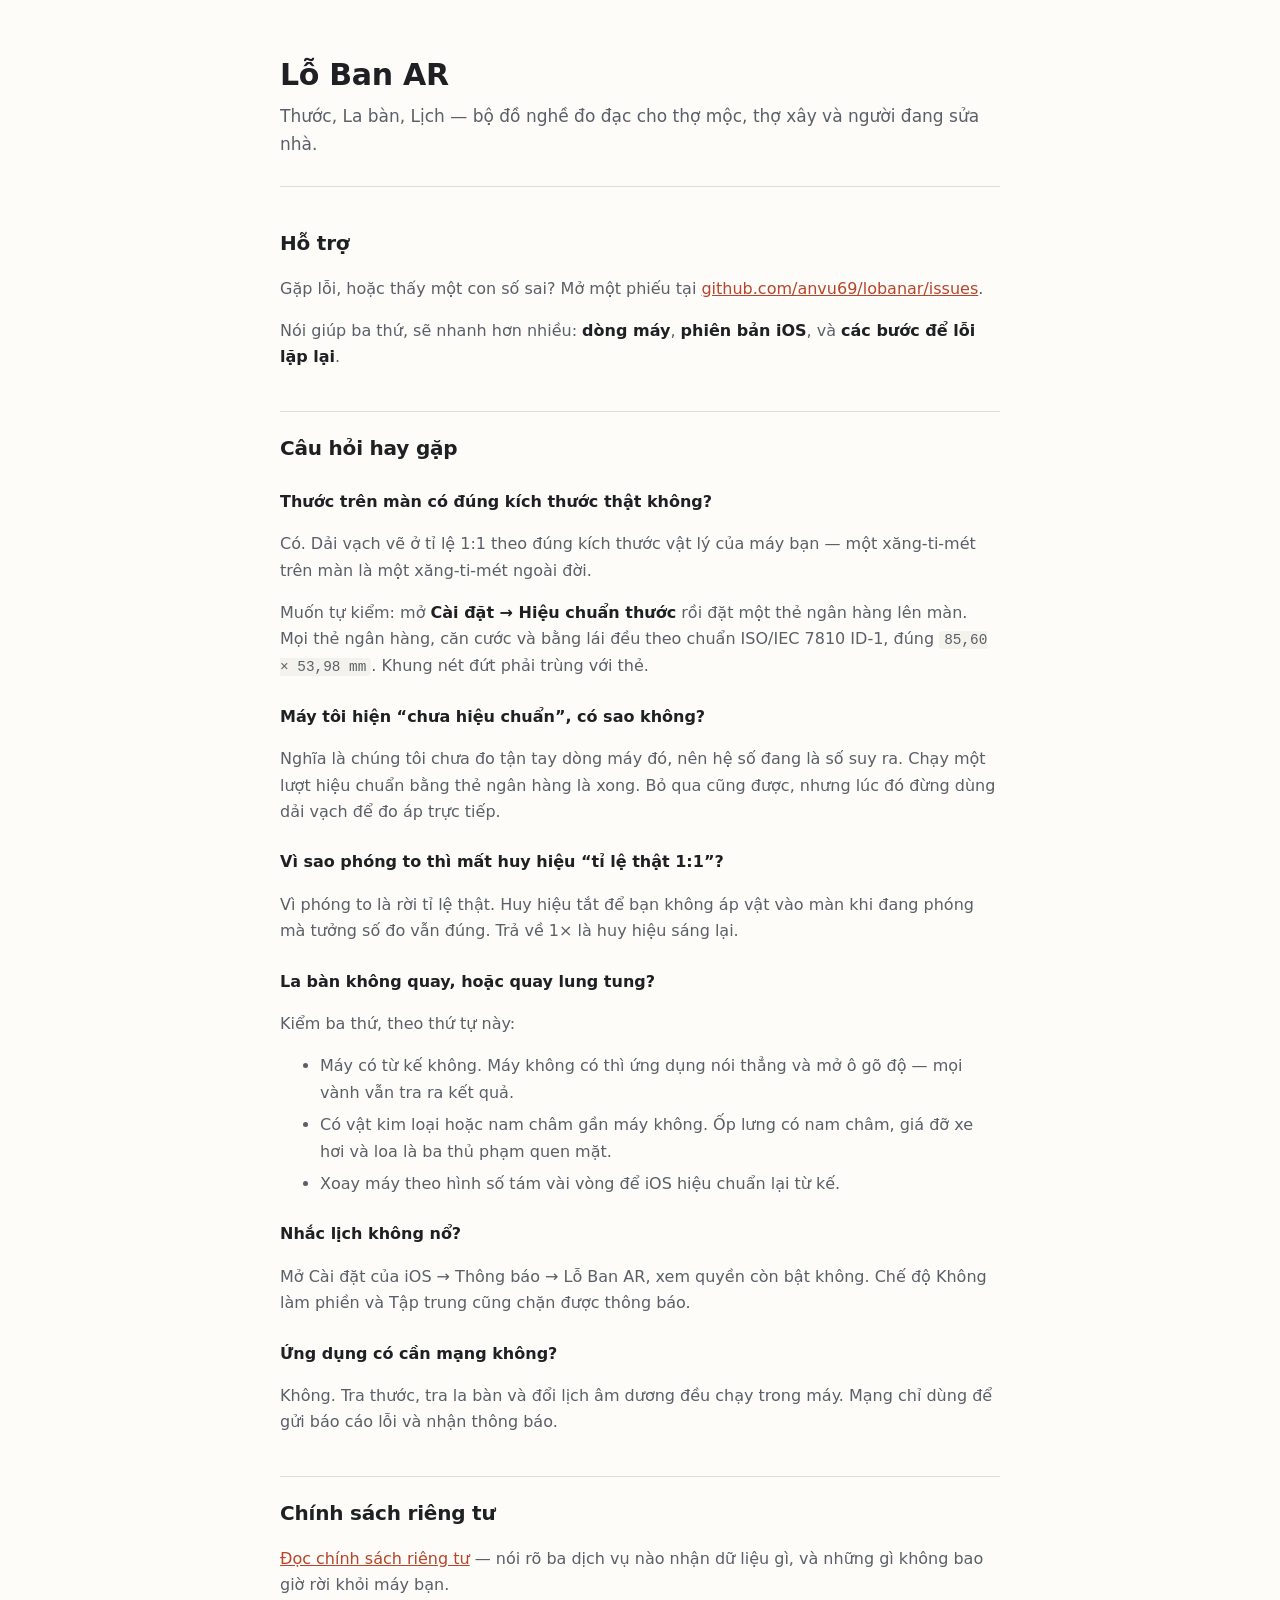
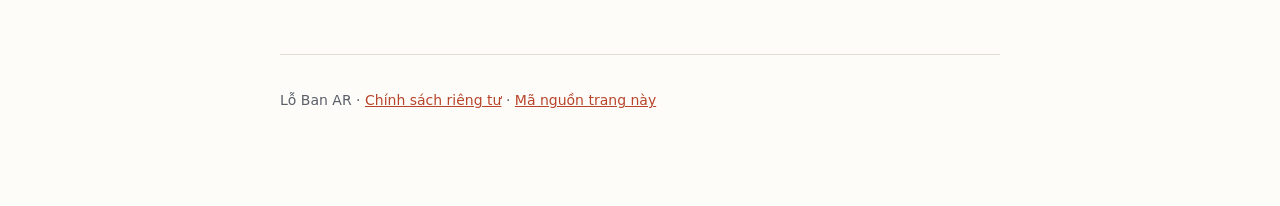
==== index.html @ 11b0ab25 "docs: trang hỗ trợ và chính sách riêng tư Hai trang tĩnh cho App Store Connect: / là Support URL, /p" ====
<!doctype html>
<html lang="vi">
<head>
<meta charset="utf-8">
<meta name="viewport" content="width=device-width, initial-scale=1">
<title>Lỗ Ban AR — Hỗ trợ</title>
<link rel="stylesheet" href="style.css">
</head>
<body>
<main>

<header>
  <h1>Lỗ Ban AR</h1>
  <p class="lede">Thước, La bàn, Lịch — bộ đồ nghề đo đạc cho thợ mộc, thợ xây
  và người đang sửa nhà.</p>
</header>

<h2>Hỗ trợ</h2>

<p>Gặp lỗi, hoặc thấy một con số sai? Mở một phiếu tại
<a href="https://github.com/anvu69/lobanar/issues">github.com/anvu69/lobanar/issues</a>.</p>

<p>Nói giúp ba thứ, sẽ nhanh hơn nhiều: <strong>dòng máy</strong>,
<strong>phiên bản iOS</strong>, và <strong>các bước để lỗi lặp lại</strong>.</p>

<h2>Câu hỏi hay gặp</h2>

<h3>Thước trên màn có đúng kích thước thật không?</h3>

<p>Có. Dải vạch vẽ ở tỉ lệ 1:1 theo đúng kích thước vật lý của máy bạn — một
xăng-ti-mét trên màn là một xăng-ti-mét ngoài đời.</p>

<p>Muốn tự kiểm: mở <strong>Cài đặt → Hiệu chuẩn thước</strong> rồi đặt một thẻ
ngân hàng lên màn. Mọi thẻ ngân hàng, căn cước và bằng lái đều theo chuẩn
ISO/IEC 7810 ID-1, đúng <code>85,60 × 53,98 mm</code>. Khung nét đứt phải trùng
với thẻ.</p>

<h3>Máy tôi hiện “chưa hiệu chuẩn”, có sao không?</h3>

<p>Nghĩa là chúng tôi chưa đo tận tay dòng máy đó, nên hệ số đang là số suy ra.
Chạy một lượt hiệu chuẩn bằng thẻ ngân hàng là xong. Bỏ qua cũng được, nhưng
lúc đó đừng dùng dải vạch để đo áp trực tiếp.</p>

<h3>Vì sao phóng to thì mất huy hiệu “tỉ lệ thật 1:1”?</h3>

<p>Vì phóng to là rời tỉ lệ thật. Huy hiệu tắt để bạn không áp vật vào màn khi
đang phóng mà tưởng số đo vẫn đúng. Trả về 1× là huy hiệu sáng lại.</p>

<h3>La bàn không quay, hoặc quay lung tung?</h3>

<p>Kiểm ba thứ, theo thứ tự này:</p>

<ul>
  <li>Máy có từ kế không. Máy không có thì ứng dụng nói thẳng và mở ô gõ độ —
      mọi vành vẫn tra ra kết quả.</li>
  <li>Có vật kim loại hoặc nam châm gần máy không. Ốp lưng có nam châm, giá đỡ
      xe hơi và loa là ba thủ phạm quen mặt.</li>
  <li>Xoay máy theo hình số tám vài vòng để iOS hiệu chuẩn lại từ kế.</li>
</ul>

<h3>Nhắc lịch không nổ?</h3>

<p>Mở Cài đặt của iOS → Thông báo → Lỗ Ban AR, xem quyền còn bật không. Chế độ
Không làm phiền và Tập trung cũng chặn được thông báo.</p>

<h3>Ứng dụng có cần mạng không?</h3>

<p>Không. Tra thước, tra la bàn và đổi lịch âm dương đều chạy trong máy. Mạng
chỉ dùng để gửi báo cáo lỗi và nhận thông báo.</p>

<h2>Chính sách riêng tư</h2>

<p><a href="privacy/">Đọc chính sách riêng tư</a> — nói rõ ba dịch vụ nào nhận
dữ liệu gì, và những gì không bao giờ rời khỏi máy bạn.</p>

<footer>
  <p>Lỗ Ban AR · <a href="privacy/">Chính sách riêng tư</a> ·
  <a href="https://github.com/anvu69/lobanar">Mã nguồn trang này</a></p>
</footer>

</main>
</body>
</html>
---- style.css ----
:root {
  --paper: #fdfcf9;
  --paper2: #f4f2ec;
  --ink: #1e2024;
  --ink2: #5a5f68;
  --rule: #e0ddd4;
  --accent: #b8442a;
  --gold: #a8842c;
}

@media (prefers-color-scheme: dark) {
  :root {
    --paper: #16181b;
    --paper2: #1e2126;
    --ink: #e9e6df;
    --ink2: #a0a5ad;
    --rule: #30343a;
    --accent: #e07a5c;
    --gold: #d4ac52;
  }
}

* { box-sizing: border-box; }

body {
  margin: 0;
  padding: 0 20px 80px;
  background: var(--paper);
  color: var(--ink);
  font: 16px/1.65 -apple-system, BlinkMacSystemFont, "Segoe UI", system-ui, sans-serif;
  -webkit-text-size-adjust: 100%;
}

main { max-width: 720px; margin: 0 auto; }

header {
  padding: 56px 0 28px;
  border-bottom: 1px solid var(--rule);
  margin-bottom: 36px;
}

h1 { font-size: 30px; line-height: 1.25; margin: 0 0 8px; letter-spacing: -0.01em; }
h2 {
  font-size: 20px;
  margin: 40px 0 12px;
  padding-top: 20px;
  border-top: 1px solid var(--rule);
  letter-spacing: -0.01em;
}
h2:first-of-type { border-top: none; padding-top: 0; }
h3 { font-size: 16px; margin: 24px 0 8px; }

p, li { color: var(--ink2); }
li { margin-bottom: 6px; }
strong, b { color: var(--ink); font-weight: 600; }

.lede { font-size: 17px; color: var(--ink2); margin: 0; }
.stamp { font-size: 13px; color: var(--ink2); margin: 14px 0 0; }

a { color: var(--accent); }

.box {
  background: var(--paper2);
  border: 1px solid var(--rule);
  border-radius: 10px;
  padding: 16px 18px;
  margin: 18px 0;
}
.box.flag { border-left: 3px solid var(--gold); }

table {
  width: 100%;
  border-collapse: collapse;
  margin: 16px 0;
  font-size: 14.5px;
}
th, td {
  text-align: left;
  padding: 10px 12px 10px 0;
  border-bottom: 1px solid var(--rule);
  vertical-align: top;
}
th { color: var(--ink); font-weight: 600; }
td { color: var(--ink2); }

.langswitch {
  font-size: 14px;
  margin: 0 0 8px;
  color: var(--ink2);
}

footer {
  margin-top: 56px;
  padding-top: 20px;
  border-top: 1px solid var(--rule);
  font-size: 14px;
  color: var(--ink2);
}

code {
  font-family: ui-monospace, SFMono-Regular, Menlo, monospace;
  font-size: 0.9em;
  background: var(--paper2);
  padding: 1px 5px;
  border-radius: 4px;
}
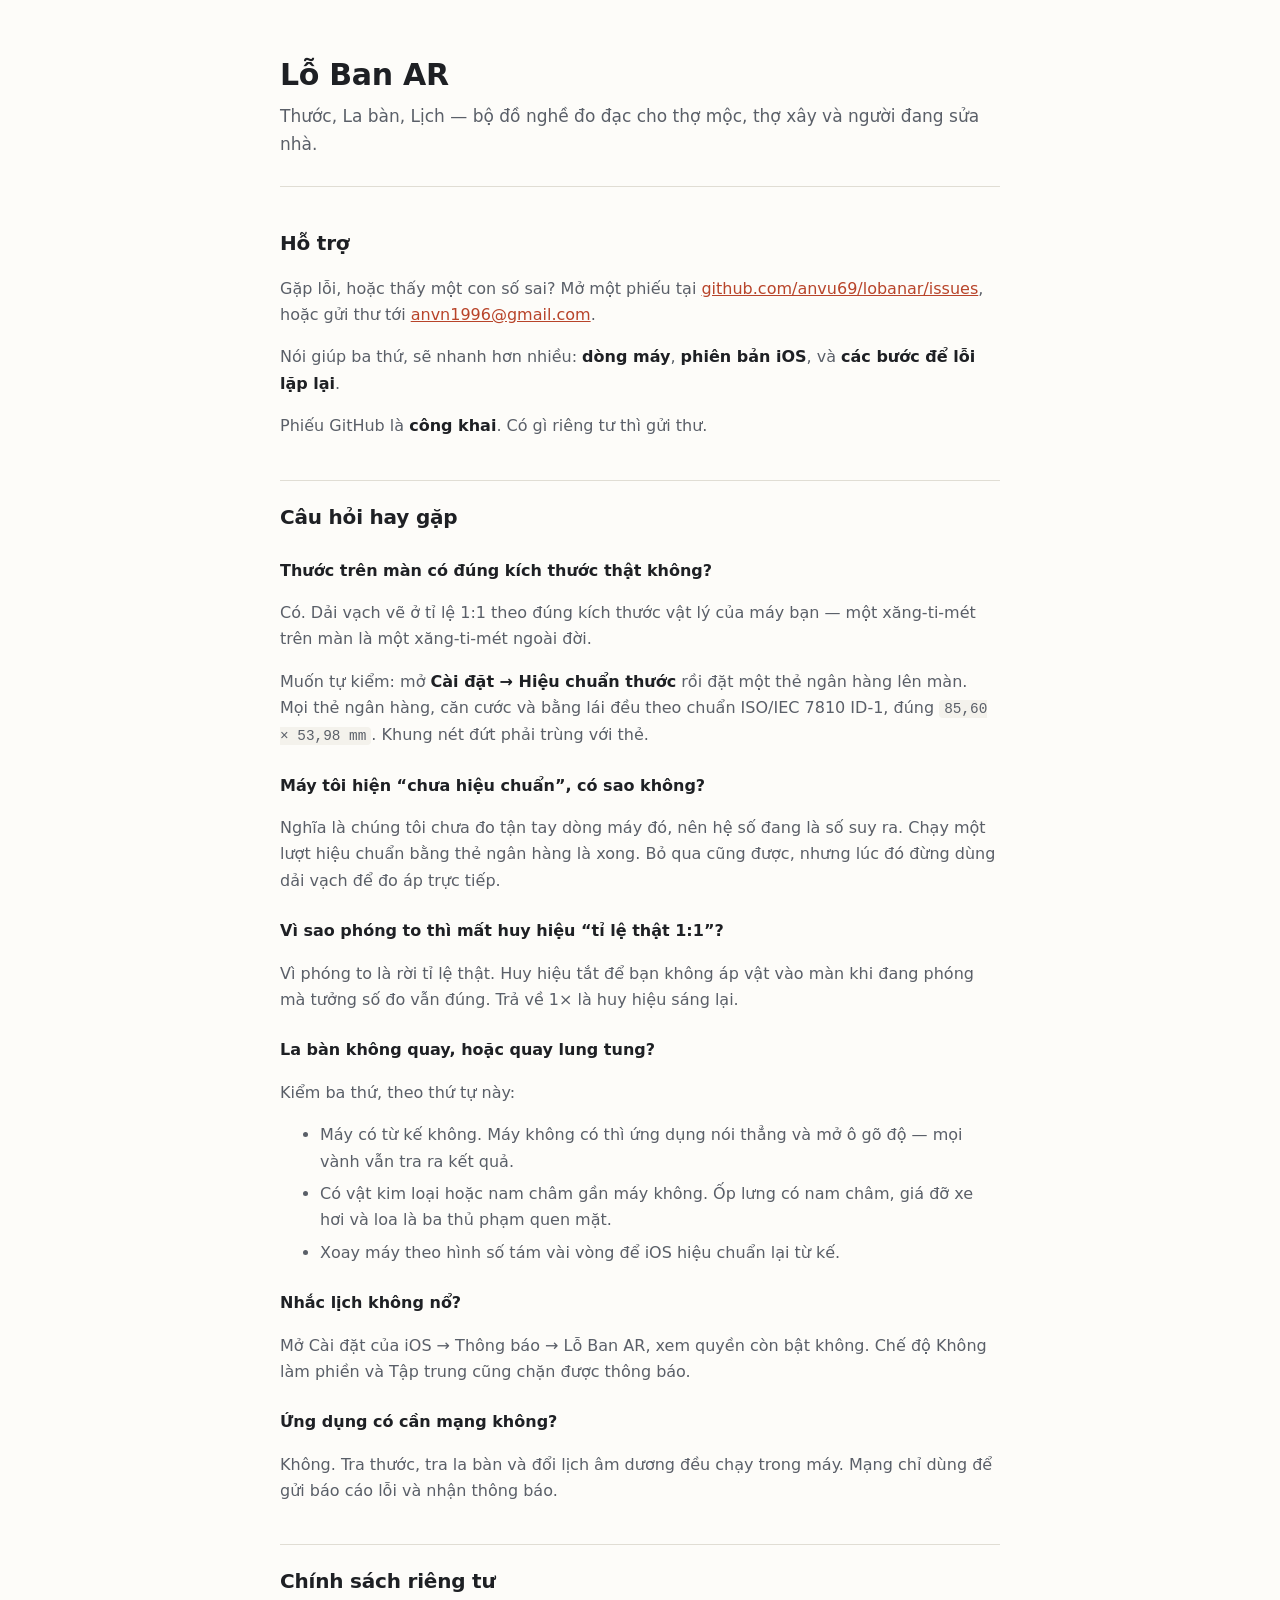
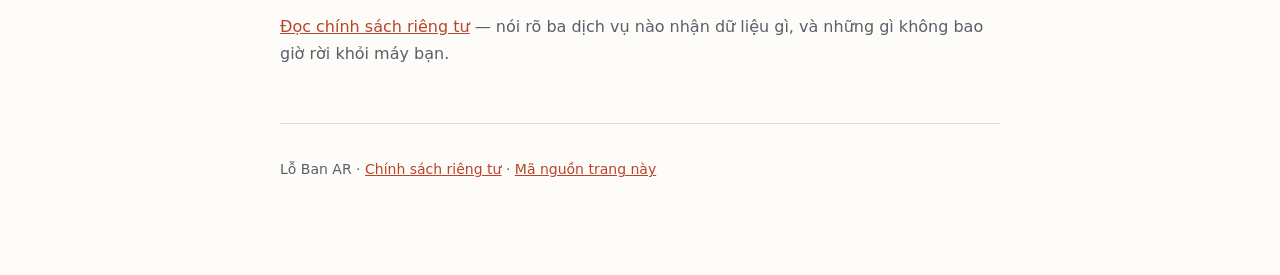
==== commit be3648c2: "docs: thêm email liên hệ anvn1996@gmail.com cho câu hỏi riêng tư và yêu cầu xoá dữ liệu. Địa chỉ này" ====
--- a/index.html
+++ b/index.html
@@ -18,10 +18,13 @@
 <h2>Hỗ trợ</h2>
 
 <p>Gặp lỗi, hoặc thấy một con số sai? Mở một phiếu tại
-<a href="https://github.com/anvu69/lobanar/issues">github.com/anvu69/lobanar/issues</a>.</p>
+<a href="https://github.com/anvu69/lobanar/issues">github.com/anvu69/lobanar/issues</a>,
+hoặc gửi thư tới <a href="mailto:anvn1996@gmail.com">anvn1996@gmail.com</a>.</p>
 
 <p>Nói giúp ba thứ, sẽ nhanh hơn nhiều: <strong>dòng máy</strong>,
 <strong>phiên bản iOS</strong>, và <strong>các bước để lỗi lặp lại</strong>.</p>
+
+<p>Phiếu GitHub là <strong>công khai</strong>. Có gì riêng tư thì gửi thư.</p>
 
 <h2>Câu hỏi hay gặp</h2>
 
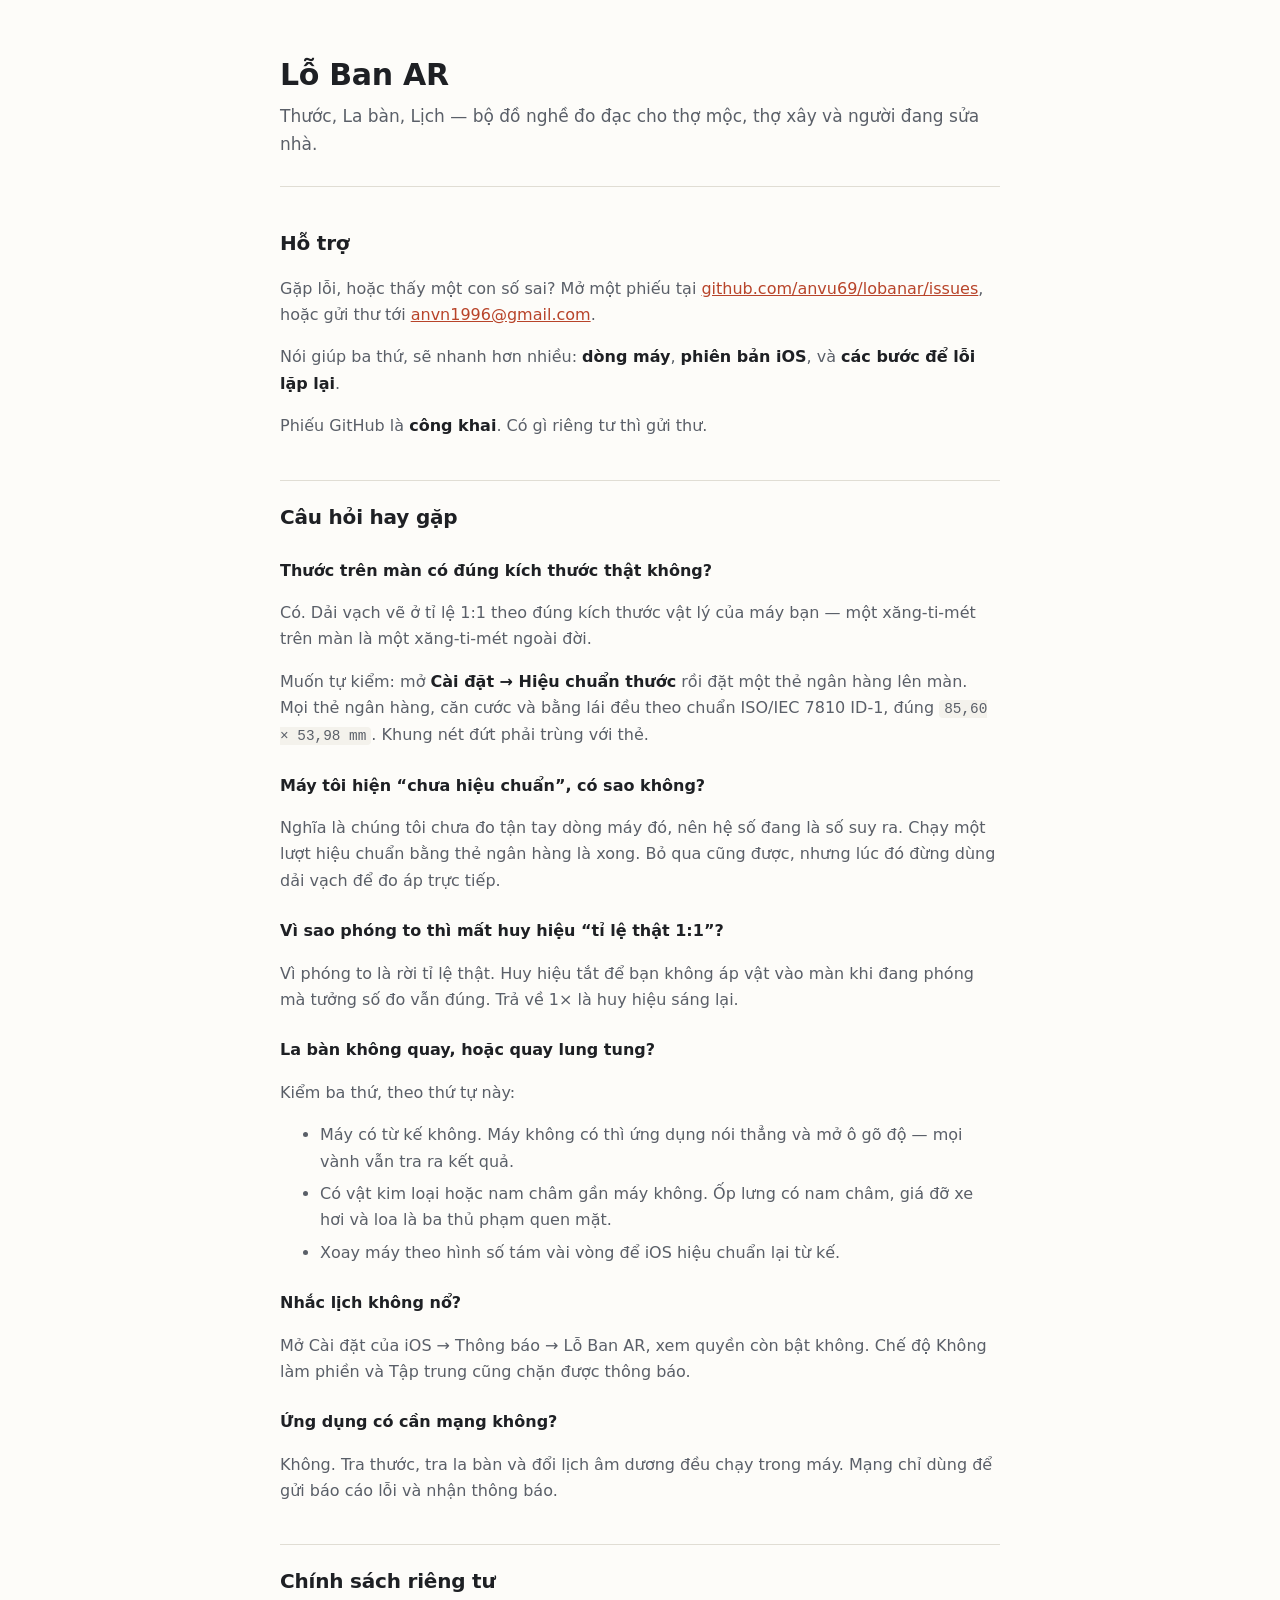
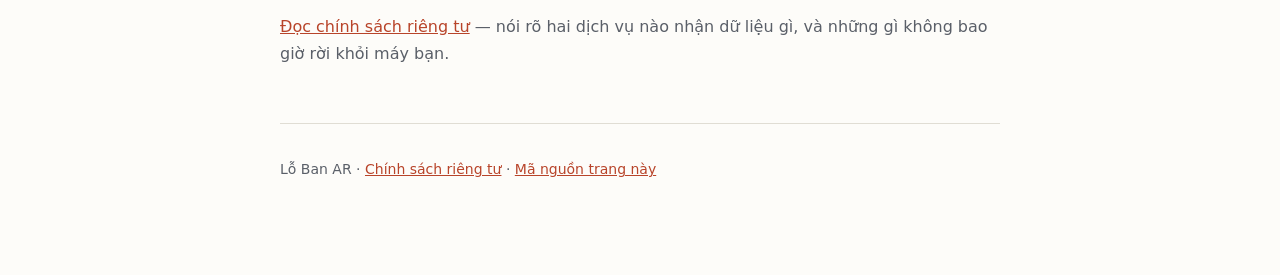
==== commit 5ae93180: "docs: trang hỗ trợ nói HAI dịch vụ, khớp với trang riêng tư Commit d3eb0d3 gộp Sentry vào Better Sta" ====
--- a/index.html
+++ b/index.html
@@ -73,7 +73,7 @@
 
 <h2>Chính sách riêng tư</h2>
 
-<p><a href="privacy/">Đọc chính sách riêng tư</a> — nói rõ ba dịch vụ nào nhận
+<p><a href="privacy/">Đọc chính sách riêng tư</a> — nói rõ hai dịch vụ nào nhận
 dữ liệu gì, và những gì không bao giờ rời khỏi máy bạn.</p>
 
 <footer>
